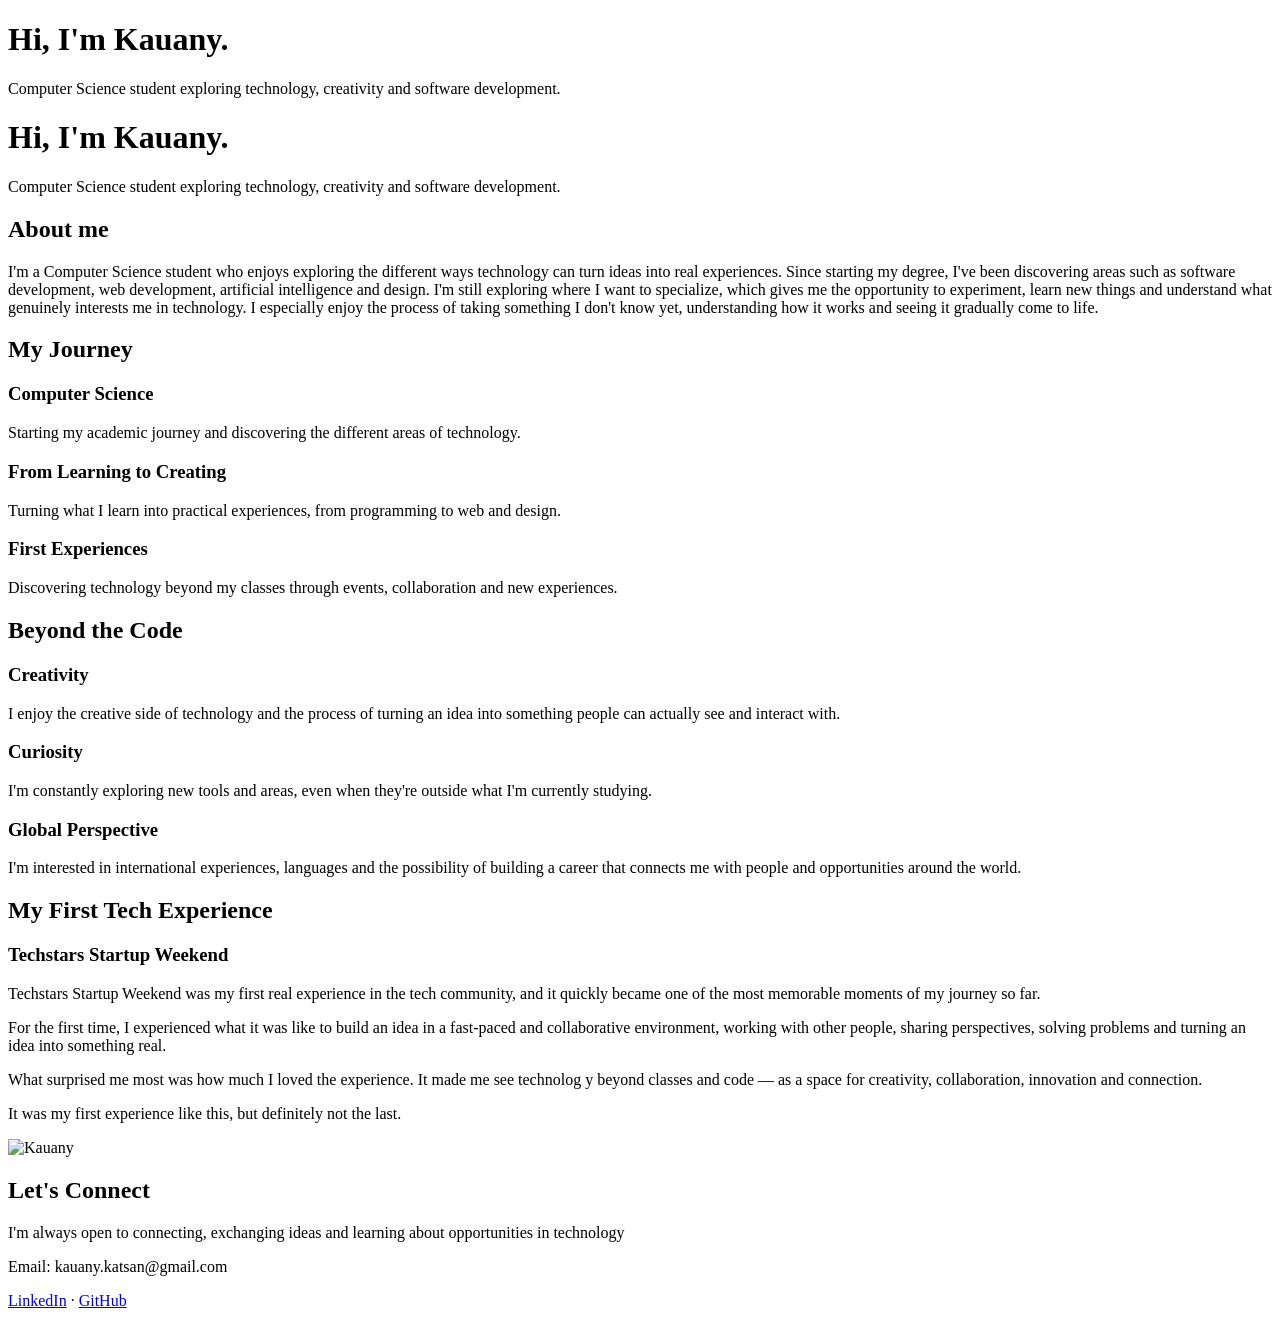
==== index.html @ 2c71776c "Rename Portifólio_Pessoal/index.html to index.html" ====
<!DOCTYPE html>
<html lang="pt-br">
<head>
  <meta charset="UTF-8">
  <meta name="viewport" content="width=device-width, initial-scale=1.0">
  <title>Seu Nome — Portfólio</title>
  <link rel="stylesheet" href="style.css">
</head>
<body>

<header class="hero">
  <div class="hero-content">
    <h1>Hi, I'm Kauany.</h1>
    <p>
      Computer Science student exploring technology,
      creativity and software development.
    </p>
  </div>
</header>
<header class="hero-mini">
  <div class="hero-content">
    <h1>Hi, I'm Kauany.</h1>
    <p>
      Computer Science student exploring technology,
      creativity and software development.
    </p>
  </div>
</header>


  <section id="sobre">
    <h2>About me</h2>
    <p>I'm a Computer Science student who enjoys exploring the different ways technology can turn ideas into real experiences. Since starting my degree, I've been discovering areas such as software development, web development, artificial intelligence and design.

I'm still exploring where I want to specialize, which gives me the opportunity to experiment, learn new things and understand what genuinely interests me in technology. I especially enjoy the process of taking something I don't know yet, understanding how it works and seeing it gradually come to life.</p>
  </section>

  <section id="projetos">
    <h2>My Journey</h2>

    <div class="cards">

      <article class="card">
        <h3>Computer Science</h3>
        <p>Starting my academic journey and discovering the different areas of technology.</p>
      </p>
      </article>
        

      
      <article class="card">
        <h3>From Learning to Creating</h3>
        <p>Turning what I learn into practical experiences, from programming to web and design.</p>
      
        </article>


      <article class="card">
        <h3>First Experiences</h3>
        <p>Discovering technology beyond my classes through events, collaboration and new experiences.</p>
        
        </article>
      

    </div>
  </section>

  <section ="sobre">
    <h2>Beyond the Code</h2>

    <h3>Creativity</h3>
    <p>I enjoy the creative side of technology and the process of turning an idea into something people can actually see and interact with.</p>

    <h3>Curiosity</h3>
    <p>I'm constantly exploring new tools and areas, even when they're outside what I'm currently studying.</p>

    <h3>Global Perspective</h3>
    <p>I'm interested in international experiences, languages and the possibility of building a career that connects me with people and opportunities around the world.</p>

</section>




<section class="startup-weekend">
  <h2>My First Tech Experience</h2>

  <h3>Techstars Startup Weekend</h3>

  <p>
    Techstars Startup Weekend was my first real experience in the tech community,
     and it quickly became one of the most memorable moments of my journey so far.
  </p>

  <p>
    For the first time, I experienced what it was like to build an idea in a fast-paced
    and collaborative environment, working with other people, sharing perspectives,
    solving problems and turning an idea into something real.
  </p>

  <p>
    What surprised me most was how much I loved the experience. It made me see technolog
    y beyond classes and code — as a space for creativity, collaboration, innovation and
     connection.
  </p>

  <p>
    It was my first experience like this, but definitely not the last.
  </p>
</section>



<section class="photo-section">
  <img src="assets/asset.jfif" alt="Kauany" class="profile-photo">
</section>

  <section class="contato">
    <h2>Let's Connect</h2>
    <p>I'm always open to connecting, exchanging ideas and learning about opportunities in technology</p>
    
    <p>Email: kauany.katsan@gmail.com</p>
    <p>
      <a href="https://www.linkedin.com/in/kauany-katsan-dos-santos-382998263/" target="blank">LinkedIn</a> ·
      <a href="https://github.com/kauanykatsan" target="blank">GitHub</a>
    </p>
  </section>


</body>
</html>



<script src="https://cdn.jsdelivr.net/npm/gsap@3.13.0/dist/gsap.min.js"></script>
<script src="https://cdn.jsdelivr.net/npm/gsap@3.13.0/dist/ScrollTrigger.min.js"></script>

<script src="main.js"></script>
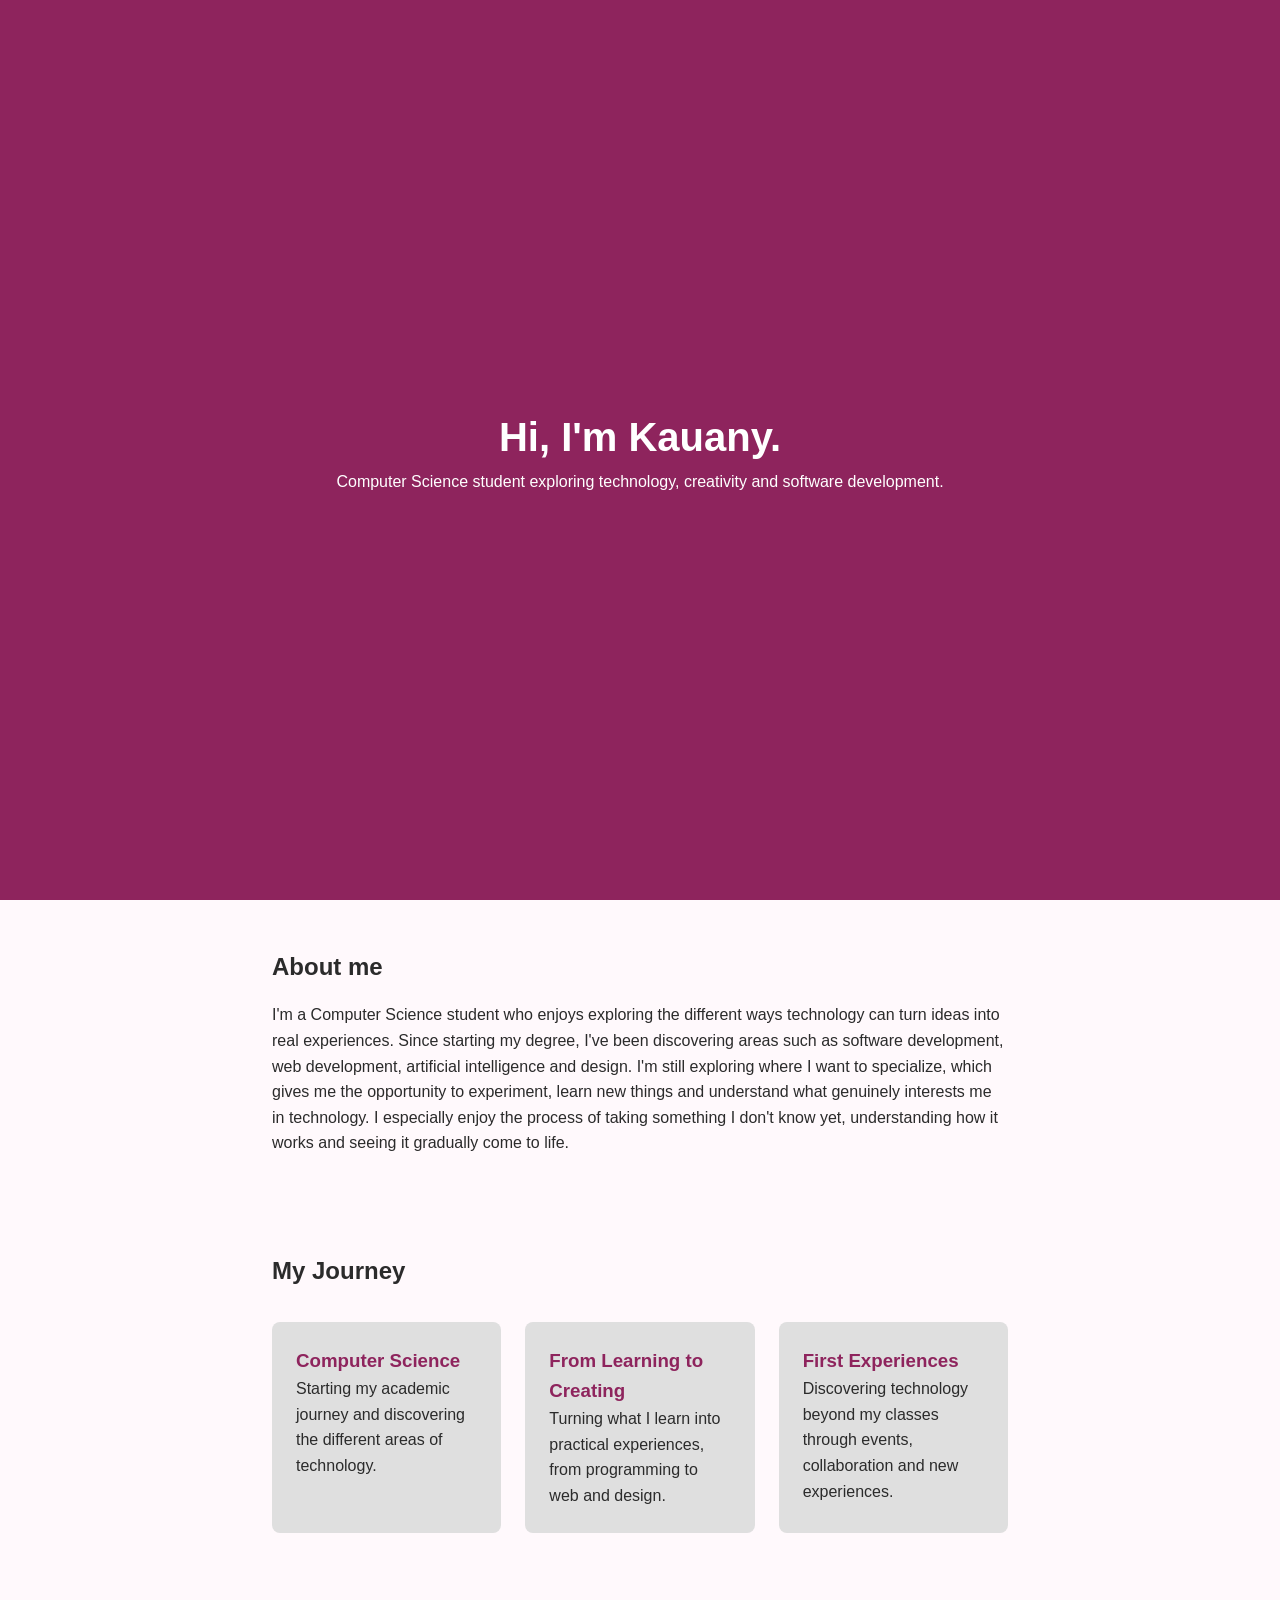
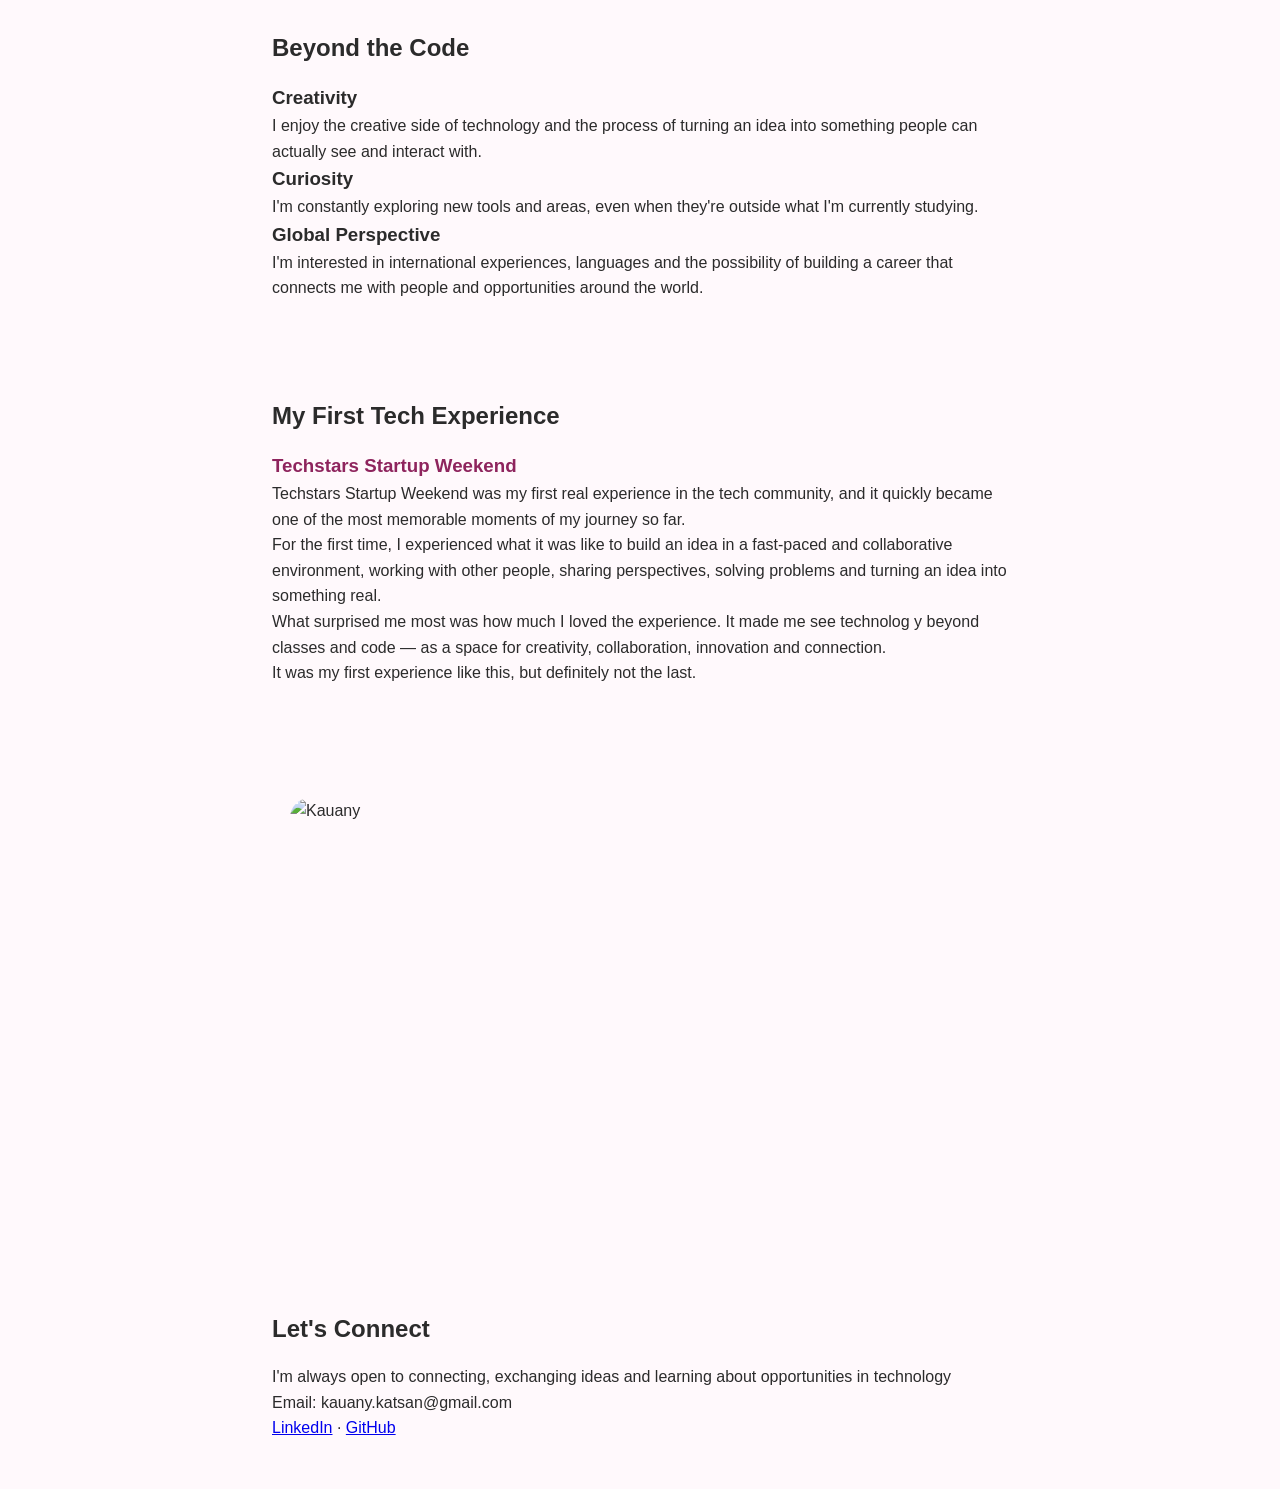
==== commit fc539fc8: "Update index.html" ====
--- a/index.html
+++ b/index.html
@@ -113,7 +113,7 @@
 
 
 <section class="photo-section">
-  <img src="assets/asset.jfif" alt="Kauany" class="profile-photo">
+  <img src="assets/asset.jpg" alt="Kauany" class="profile-photo">
 </section>
 
   <section class="contato">
--- a/style.css
+++ b/style.css
@@ -0,0 +1,134 @@
+* {
+  margin: 0;
+  padding: 0;
+  box-sizing: border-box;
+}
+
+body {
+  font-family: 'Segoe UI', Arial, sans-serif;
+  line-height: 1.6;
+  color: #2b2b2b;
+  background-color: #FFF9FC;
+}
+
+
+.hero {
+  height: 100vh;
+  background: #8E245D;
+  color: white;
+
+  display: flex;
+  align-items: center;
+  justify-content: center;
+  text-align: center;
+  overflow: hidden;
+  position: relative;
+}
+
+
+
+.hero-mini {
+  position: fixed;
+  top: 0;
+  left: 0;
+
+  width: 100%;
+  height: 110px;
+
+  background: #8E245D;
+  color: white;
+
+  display: flex;
+  align-items: center;
+  justify-content: center;
+  text-align: center;
+
+  z-index: 1000;
+
+  opacity: 0;
+  pointer-events: none;
+
+  transition: opacity 0.3s ease;
+}
+
+.hero-mini.show {
+  opacity: 1;
+}
+
+.hero-mini h1 {
+  font-size: 1.7rem;
+}
+
+.hero-mini p {
+  font-size: 0.8rem;
+}
+.hero-content {
+  transition: transform 0.35s ease;
+}
+
+
+.hero-content {
+  text-align: center;
+}
+.hero h1 {
+  font-size: 2.5rem;
+  font-weight: 700;
+}
+
+section {
+  padding: 3rem 2rem;
+  max-width: 800px;
+  margin: 0 auto;
+}
+
+h2 {
+  margin-bottom: 1rem;
+  color: #2b2b2b;
+  display: inline-block;
+}
+
+.cards {
+  display: flex;
+  gap: 1.5rem;
+  flex-wrap: wrap;
+  margin-top: 1rem;
+}
+
+.card {
+  background: #dfdfdf;
+  padding: 1.5rem;
+  border-radius: 8px;
+  flex: 1;
+  min-width: 220px;
+}
+
+.card a {
+  color: #8E245D;
+  font-weight: bold;
+}
+
+.card h3 {
+  color: #8E245D;
+}
+
+.sobre h3{
+  color: #8E245D
+}
+.startup-weekend h3 {
+  color: #8E245D;
+}
+
+
+.photo-section {
+  display: flex;
+  justify-content: center;
+  align-items: center;
+  padding: 4rem 2rem;
+}
+
+.profile-photo {
+  width: 700px;
+  height: 400px;
+  object-fit: cover;
+  border-radius: 20px;
+}
